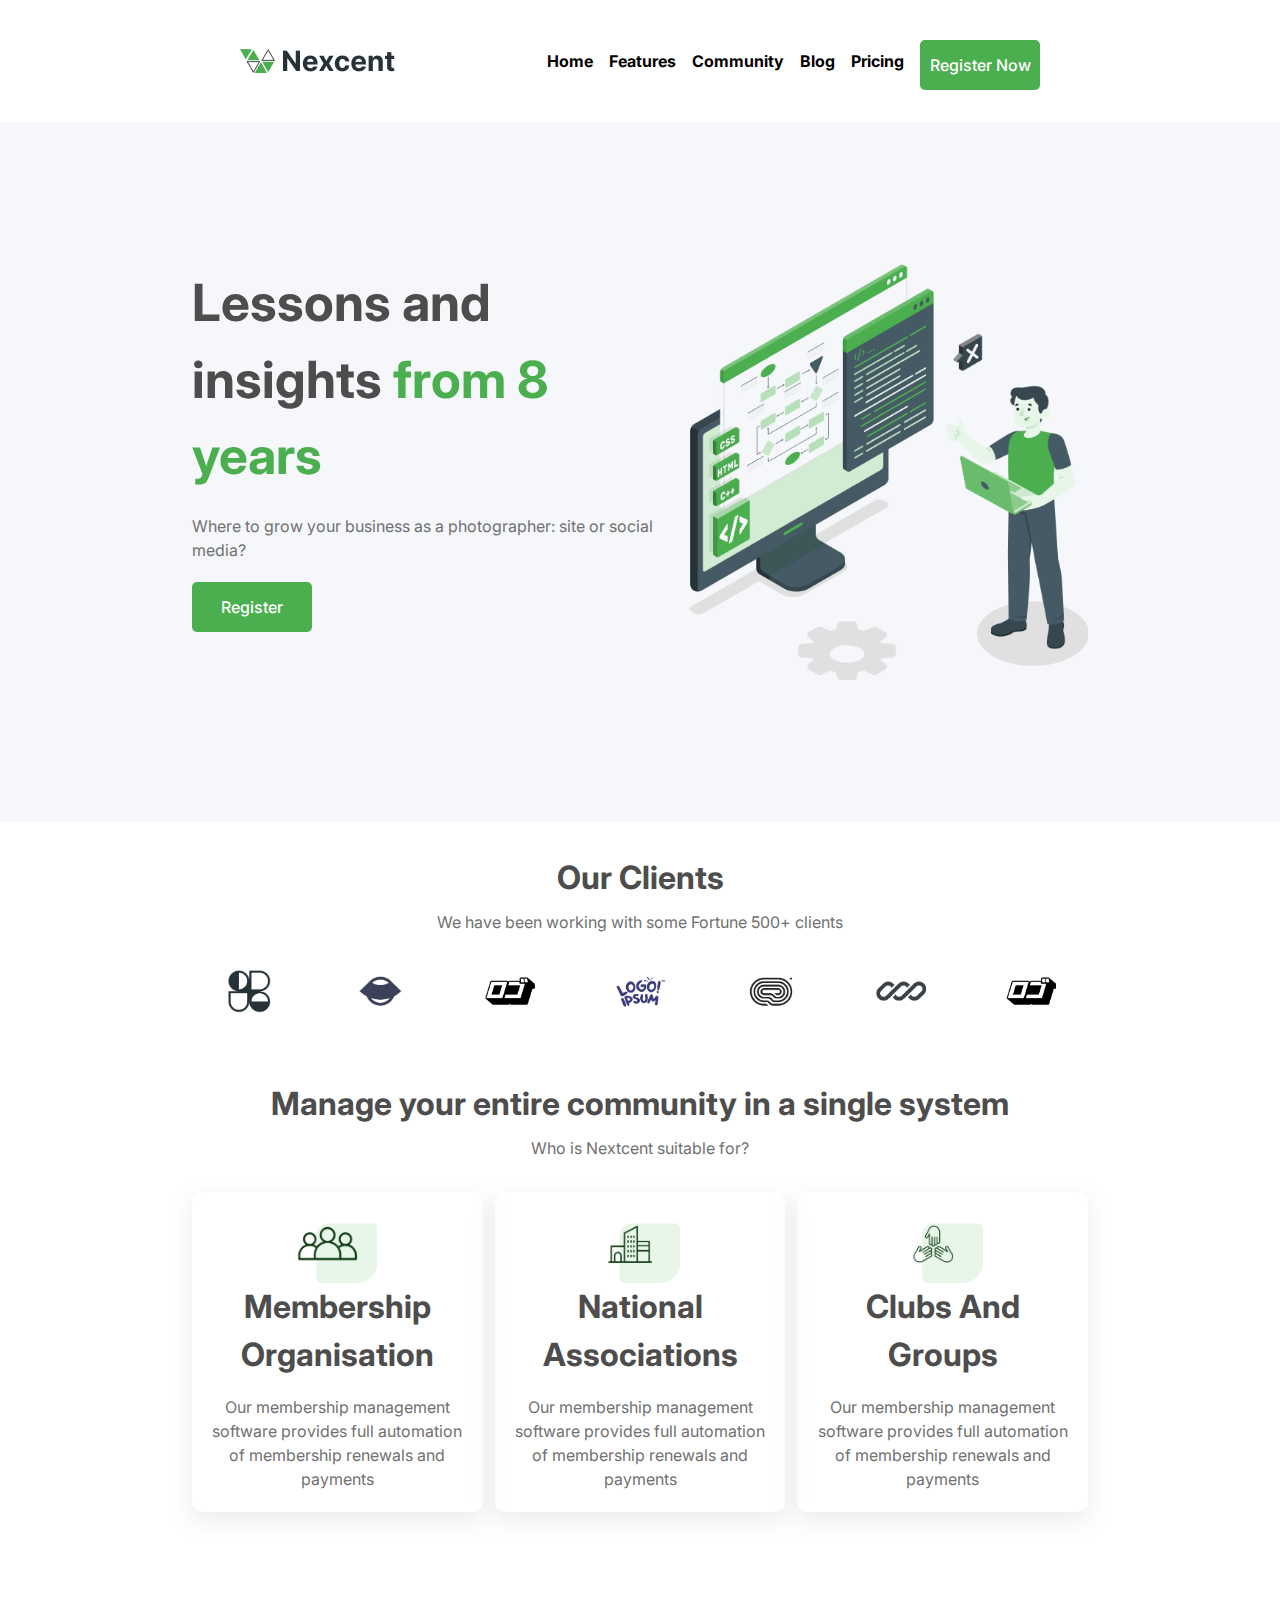
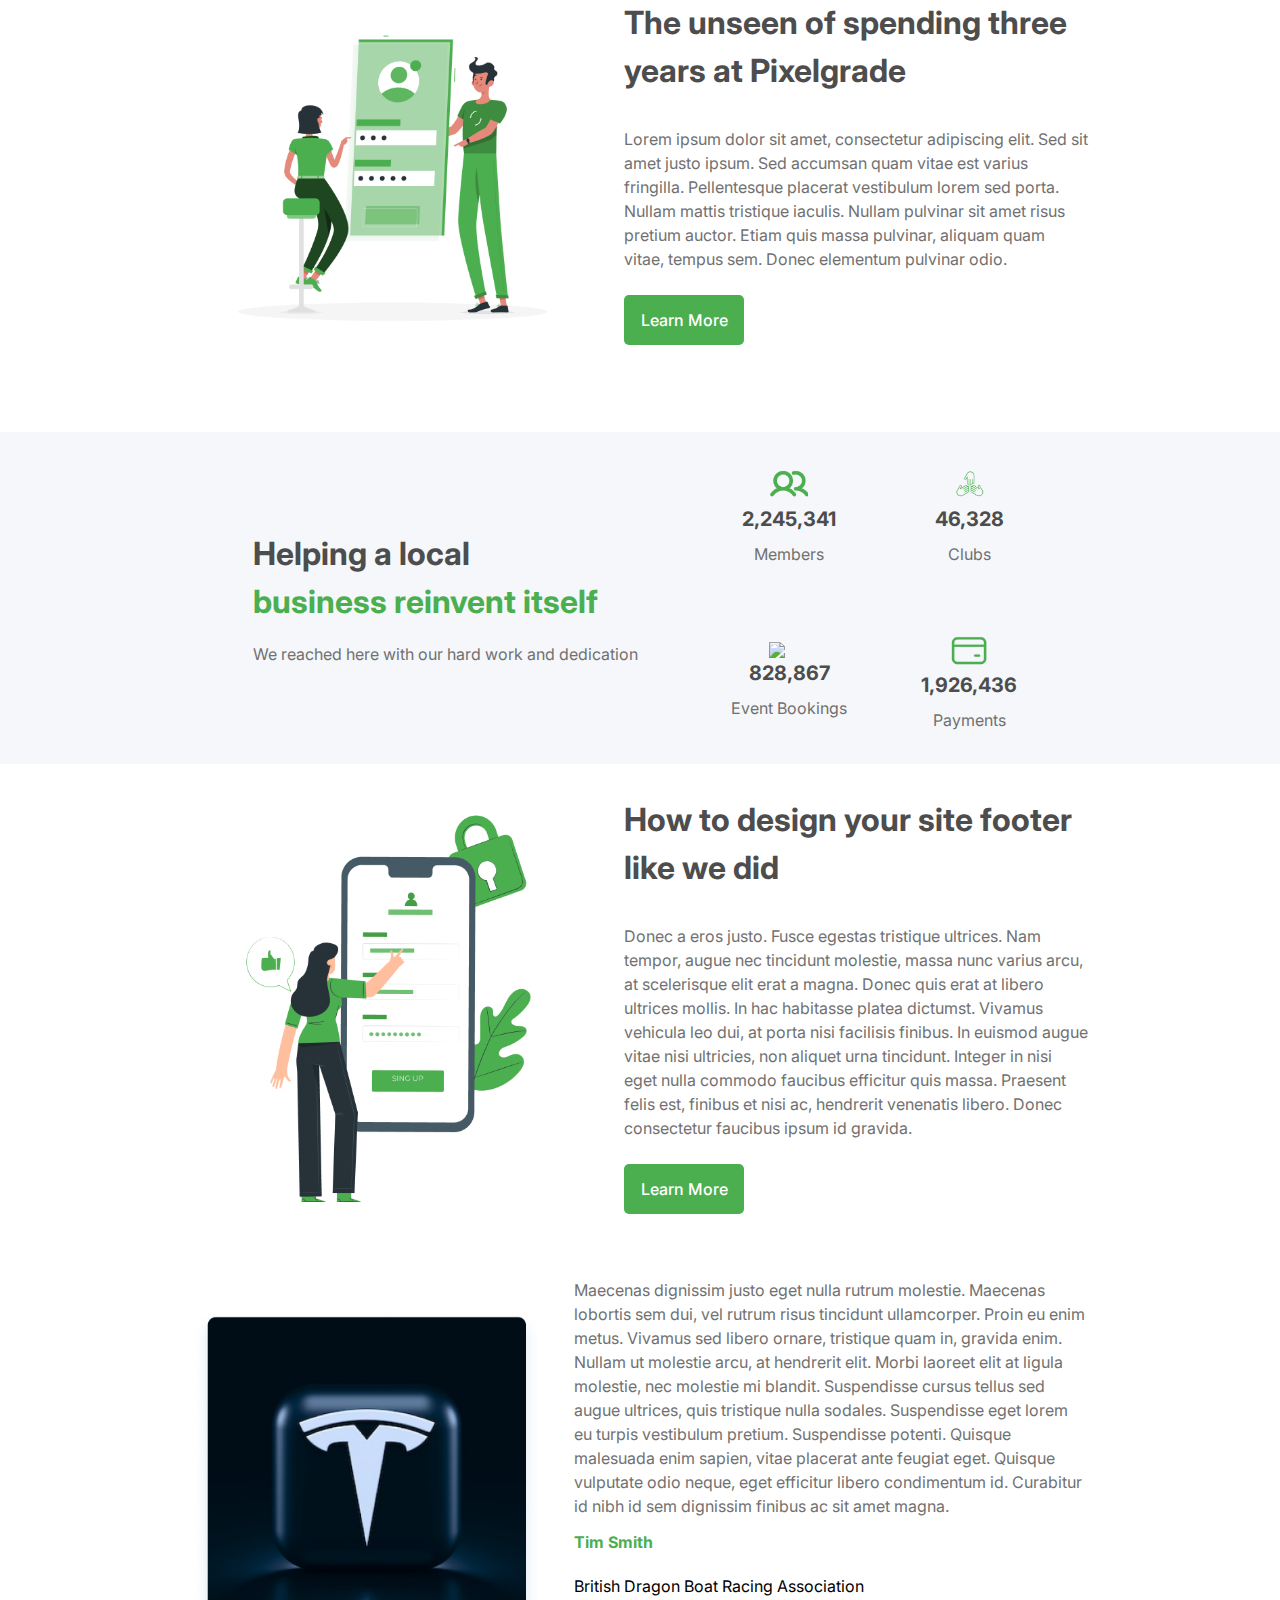
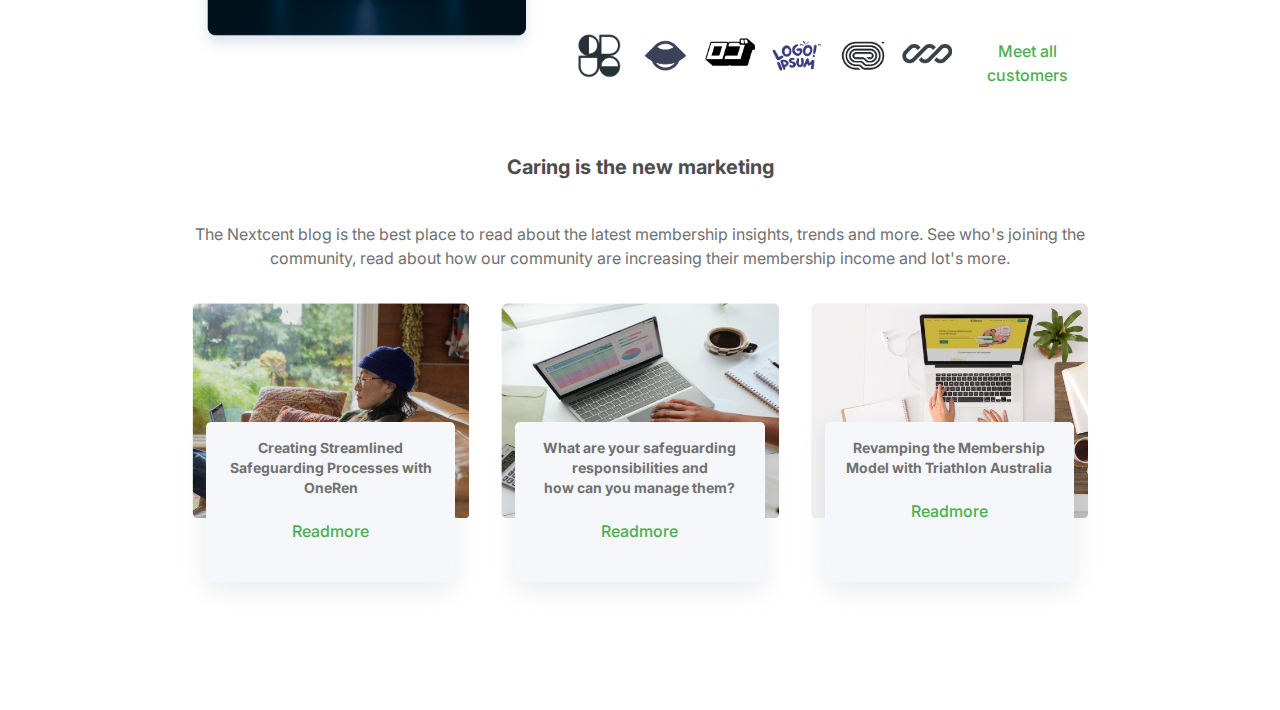
==== index.html @ 7109a226 "Add files via upload" ====
<!DOCTYPE html>
<html lang="en">
<head>
    <meta charset="UTF-8">
    <meta name="viewport" content="width=device-width, initial-scale=1.0">
    <link rel="stylesheet" href="output.css">
    <link rel="stylesheet" href="styles.css">
    <title>Tailwind Test</title>
</head>
<body>
    <header class="flex flex-col lg:flex-row lg:justify-between lg:items-center xl:pl-[15rem] xl:pr-[15rem]">
        <div class="flex flex-row justify-between items-center">
        <div><img src="images/Logo.png"></div>
        <div class="lg:invisible"><img class="nav-bar w-[30px]" onclick="showNav()" src="images/icons/nav-icon.png"></div>
    </div>
        <div id="nav-page" class="nav-page hidden flex flex-col items-center justify-center lg:block">
            <ul class="text-center flex flex-col gap-4 font-bold lg:flex-row lg:items-center lg:justify-center">
                <li>Home</li>
                <li>Features</li>
                <li>Community</li>
                <li>Blog</li>
                <li>Pricing</li>
                <button>Register Now</button>
            </ul>
        </div>
    </header>
    <main>

        

    <section class="intro-page flex flex-col items-center justify-center lg:h-[700px]  lg:flex-row lg:justify-evenly lg:h-[560px]  xl:pl-[12rem] xl:pr-[12rem]">
        <div class="text-center lg:text-left flex flex-col items-center lg:items-start gap-3">
            <h1>Lessons and insights <span>from 8 years</span></h1>
        <p>Where to grow your business as a photographer: site or social media?</p>
        <button class="mb-12">Register</button>
    </div>
        <div>
            <img class="w-[400px] lg:w-[650px]" src="images/illustration/Illustration1.png">
        </div>
    </section>

    <section class="flex flex-col gap-8  xl:pl-[12rem] xl:pr-[12rem]">
        <div class="text-center">
            <h2>Our Clients</h2>
            <p>We have been working with some Fortune 500+ clients</p>
        </div>
        <div class="flex items-center flex-col gap-12 md:flex-row lg:justify-center md:justify-around lg:justify-evenly">
                <img class="w-[50px]" src="images/clients/Logo.png">
                <img class="w-[50px]" src="images/clients/Logo (1).png">
                <img class="w-[50px]" src="images/clients/Logo (2).png">
                <img class="w-[50px]" src="images/clients/Logo (3).png">
                <img class="w-[50px]" src="images/clients/Logo (4).png">
                <img class="w-[50px]" src="images/clients/Logo (5).png">
                <img class="w-[50px]" src="images/clients/Logo (6).png">

        </div>
    </section>

    <section class="flex flex-col gap-8  xl:pl-[12rem] xl:pr-[12rem]">
        <div class="text-center"><h2>Manage your entire community in a single system</h2>
        <p>Who is Nextcent suitable for?</p></div>
        <div class="manage-page text-center gap-6 md:gap-3 items-center justify-center flex flex-col md:flex-row ">
            <div class="manage-box flex items-center justify-center flex-col">
                <img class="w-[80px]" src="images/icons/lg-icon/people.png">
                <h3>Membership Organisation</h3>
                <p>Our membership management software 
                    provides full automation of membership 
                    renewals and payments</p>
            </div>
            <div class="manage-box flex items-center justify-center flex-col">
                <img class="w-[80px]" src="images/icons/lg-icon/building.png">
                <h3>National<br>Associations</h3>
                <p>Our membership management software provides 
                    full automation of membership renewals and 
                    payments</p>
            </div>
            <div class="manage-box flex items-center justify-center flex-col">
                <img class="w-[80px]" src="images/icons/lg-icon/hand.png">
                <h3>Clubs And<br>Groups</h3>
                <p>Our membership management software 
                    provides full automation of membership 
                    renewals and payments</p>
            </div>
        </div>
    </section>

    <section class="flex flex-col justify-center items-center gap-8 lg:flex-row  xl:pl-[12rem] xl:pr-[12rem]"> 
        <div><img class="lg:min-w-[400px]" src="images/illustration/rafiki.png"></div>
        <div class="text-center flex flex-col gap-4 items-center justify-center lg:text-left lg:items-start">
            <h3>The unseen of spending three years at Pixelgrade</h3>
            <p>Lorem ipsum dolor sit amet, 
                consectetur adipiscing elit. 
                Sed sit amet justo ipsum. Sed accumsan 
                quam vitae est varius fringilla. 
                Pellentesque placerat vestibulum 
                lorem sed porta. Nullam mattis 
                tristique iaculis. Nullam pulvinar 
                sit amet risus pretium auctor. 
                Etiam quis massa pulvinar, 
                aliquam quam vitae, tempus sem. 
                Donec elementum pulvinar odio.</p>
            <button>Learn More</button>
        </div>
    </section>

    <section class="intro-page flex flex-col gap-8 text-center justify-between items-center lg:flex-row lg:text-left lg:justify-evenly  xl:pl-[12rem] xl:pr-[12rem]">
        <div><h3>Helping a local <br><span>business reinvent itself</span></h3>
        <p>We reached here with our hard work and dedication</p></div>
        <div class="manage-page grid grid-rows-4 md:grid-cols-2 md:grid-rows-2 md:text-center md:gap-16">
            <div class="flex flex-col justify-center items-center ">
              <div><img class="w-[40px]" src="images/icons/sm-icons/people.png"></div>
                <div>
                    <h4>2,245,341</h4>
                    <p>Members</p>
                </div>
            </div>
            <div class="flex flex-col justify-center items-center">
                <div><img class="w-[40px]" src="images/icons/sm-icons/hand.png"></div>
                <div>
                    <h4>46,328</h4>
                    <p>Clubs</p>
                </div>
            </div>
            <div class="flex flex-col justify-center items-center">
                <div><img class="w-[40px]" src="images/icons/sm-icons/Vector.png"></div>
                <div>
                    <h4>828,867</h4>
                    <p>Event Bookings</p>
                </div>
            </div>
            <div class="flex flex-col justify-center items-center">
                <div><img class="w-[40px]" src="images/icons/sm-icons/pay.png"></div>
                <div>
                    <h4>1,926,436</h4>
                    <p>Payments</p>
                </div>
            </div>
        </div>
    </section>

    <section class="flex flex-col gap-8 text-center md:items-center md:justify-center lg:flex-row xl:pl-[12rem] xl:pr-[12rem]">
        <div><img class="lg:min-w-[400px]" src="images/illustration/pana.png"></div>
        <div class="text-center flex flex-col justify-center items-center gap-4 lg:items-start lg:text-left">
            <h3>How to design your site footer like we did</h3>
            <p>Donec a eros justo. Fusce egestas tristique ultrices. 
                Nam tempor, augue nec tincidunt molestie, massa 
                nunc varius arcu, at scelerisque elit erat a magna. 
                Donec quis erat at libero ultrices mollis. 
                In hac habitasse platea dictumst. 
                Vivamus vehicula leo dui, at porta nisi facilisis 
                finibus. In euismod augue vitae nisi ultricies, 
                non aliquet urna tincidunt. Integer in nisi eget 
                nulla commodo faucibus efficitur quis massa. 
                Praesent felis est, finibus et nisi ac, 
                hendrerit venenatis libero. Donec consectetur faucibus ipsum id gravida.</p>
            <button>Learn More</button>
        </div>
    </section>

    <section class="flex flex-col items-center gap-8 text-center lg:flex-row lg:justify-around  xl:pl-[12rem] xl:pr-[12rem]">
        <div><img class="lg:min-w-[350px]" src="images/image 9.png"></div>
        <div>
            <div class="flex items-center flex-col gap-3 pb-8 lg:items-start lg:text-left">
            <p>Maecenas dignissim justo eget nulla rutrum molestie. Maecenas lobortis sem dui, vel rutrum risus tincidunt ullamcorper. 
                Proin eu enim metus. Vivamus sed libero ornare, tristique quam in, gravida enim. Nullam ut molestie arcu, at hendrerit 
                elit. Morbi laoreet elit at ligula molestie, nec molestie mi blandit. Suspendisse cursus tellus sed augue ultrices,
                 quis tristique nulla sodales. Suspendisse eget lorem eu turpis vestibulum pretium. Suspendisse potenti. 
                 Quisque malesuada enim sapien, vitae placerat ante feugiat eget. Quisque vulputate odio neque, eget efficitur 
                 libero condimentum id. Curabitur id nibh id sem dignissim finibus ac sit amet magna.</p>
            <h5>Tim Smith</h5>
            <h6>British Dragon Boat Racing Association</h6>
            </div>
           <div class="flex items-center flex-col gap-3 md:flex-row md:items-start md:justify-between">
            <img class="w-[50px]" src="images/clients/Logo.png" alt="">
            <img class="w-[50px]" src="images/clients/Logo (1).png" alt="">
            <img class="w-[50px]" src="images/clients/Logo (2).png" alt="">
            <img class="w-[50px]" src="images/clients/Logo (3).png" alt="">
            <img class="w-[50px]" src="images/clients/Logo (4).png" alt="">
            <img class="w-[50px]" src="images/clients/Logo (5).png" alt="">
            <button class="btn-cust">Meet all customers</button>
           </div> 
        </div>
        </section>

        <section class="flex flex-col gap-8 text-center  xl:pl-[12rem] xl:pr-[12rem]">
            <h4>Caring is the new marketing</h4>
            <p>The Nextcent blog is the best place to read about the latest membership insights, trends and more. See who's joining the community, read about how our community are increasing their membership income and lot's more.​</p>
            <div class="md:flex md:flex-col lg:flex-row gap-8 justify-center items-center">
                <div class="flex flex-col justify-center items-center flex-1">
                    <div><img src="images/illustration/image 18.png"></div>
                    <div class="para-box ">
                        <p class="font-bold text-sm">
                            Creating Streamlined Safeguarding Processes with<br> OneRen
                        </p>
                        <button class="btn-cust">Readmore</button>
                    </div>
                </div>
                <div class="flex flex-col justify-center items-center flex-1">
                    <img src="images/illustration/image 19.png">
                    <div class="para-box">
                        <p class="font-bold text-sm">
                            What are your safeguarding responsibilities and<br> how can you manage them?
                        </p>
                        <button class="btn-cust">Readmore</button>
                    </div>
                </div>
                <div  class="flex flex-col justify-center items-center flex-1">
                    <img src="images/illustration/image 20.png">
                    <div class="para-box">
                        <p class="font-bold text-sm">
                            Revamping the Membership Model with Triathlon Australia
                        </p>
                        <button class="btn-cust">Readmore</button>
                    </div>
                </div>
            </div>
        </section>
</main>
<script src="script.js" rel="script"></script>
</body>
</html>
---- output.css ----
/*
! tailwindcss v3.4.3 | MIT License | https://tailwindcss.com
*/

/*
1. Prevent padding and border from affecting element width. (https://github.com/mozdevs/cssremedy/issues/4)
2. Allow adding a border to an element by just adding a border-width. (https://github.com/tailwindcss/tailwindcss/pull/116)
*/

*,
::before,
::after {
  box-sizing: border-box;
  /* 1 */
  border-width: 0;
  /* 2 */
  border-style: solid;
  /* 2 */
  border-color: #e5e7eb;
  /* 2 */
}

::before,
::after {
  --tw-content: '';
}

/*
1. Use a consistent sensible line-height in all browsers.
2. Prevent adjustments of font size after orientation changes in iOS.
3. Use a more readable tab size.
4. Use the user's configured `sans` font-family by default.
5. Use the user's configured `sans` font-feature-settings by default.
6. Use the user's configured `sans` font-variation-settings by default.
7. Disable tap highlights on iOS
*/

html,
:host {
  line-height: 1.5;
  /* 1 */
  -webkit-text-size-adjust: 100%;
  /* 2 */
  -moz-tab-size: 4;
  /* 3 */
  -o-tab-size: 4;
     tab-size: 4;
  /* 3 */
  font-family: ui-sans-serif, system-ui, sans-serif, "Apple Color Emoji", "Segoe UI Emoji", "Segoe UI Symbol", "Noto Color Emoji";
  /* 4 */
  font-feature-settings: normal;
  /* 5 */
  font-variation-settings: normal;
  /* 6 */
  -webkit-tap-highlight-color: transparent;
  /* 7 */
}

/*
1. Remove the margin in all browsers.
2. Inherit line-height from `html` so users can set them as a class directly on the `html` element.
*/

body {
  margin: 0;
  /* 1 */
  line-height: inherit;
  /* 2 */
}

/*
1. Add the correct height in Firefox.
2. Correct the inheritance of border color in Firefox. (https://bugzilla.mozilla.org/show_bug.cgi?id=190655)
3. Ensure horizontal rules are visible by default.
*/

hr {
  height: 0;
  /* 1 */
  color: inherit;
  /* 2 */
  border-top-width: 1px;
  /* 3 */
}

/*
Add the correct text decoration in Chrome, Edge, and Safari.
*/

abbr:where([title]) {
  -webkit-text-decoration: underline dotted;
          text-decoration: underline dotted;
}

/*
Remove the default font size and weight for headings.
*/

h1,
h2,
h3,
h4,
h5,
h6 {
  font-size: inherit;
  font-weight: inherit;
}

/*
Reset links to optimize for opt-in styling instead of opt-out.
*/

a {
  color: inherit;
  text-decoration: inherit;
}

/*
Add the correct font weight in Edge and Safari.
*/

b,
strong {
  font-weight: bolder;
}

/*
1. Use the user's configured `mono` font-family by default.
2. Use the user's configured `mono` font-feature-settings by default.
3. Use the user's configured `mono` font-variation-settings by default.
4. Correct the odd `em` font sizing in all browsers.
*/

code,
kbd,
samp,
pre {
  font-family: ui-monospace, SFMono-Regular, Menlo, Monaco, Consolas, "Liberation Mono", "Courier New", monospace;
  /* 1 */
  font-feature-settings: normal;
  /* 2 */
  font-variation-settings: normal;
  /* 3 */
  font-size: 1em;
  /* 4 */
}

/*
Add the correct font size in all browsers.
*/

small {
  font-size: 80%;
}

/*
Prevent `sub` and `sup` elements from affecting the line height in all browsers.
*/

sub,
sup {
  font-size: 75%;
  line-height: 0;
  position: relative;
  vertical-align: baseline;
}

sub {
  bottom: -0.25em;
}

sup {
  top: -0.5em;
}

/*
1. Remove text indentation from table contents in Chrome and Safari. (https://bugs.chromium.org/p/chromium/issues/detail?id=999088, https://bugs.webkit.org/show_bug.cgi?id=201297)
2. Correct table border color inheritance in all Chrome and Safari. (https://bugs.chromium.org/p/chromium/issues/detail?id=935729, https://bugs.webkit.org/show_bug.cgi?id=195016)
3. Remove gaps between table borders by default.
*/

table {
  text-indent: 0;
  /* 1 */
  border-color: inherit;
  /* 2 */
  border-collapse: collapse;
  /* 3 */
}

/*
1. Change the font styles in all browsers.
2. Remove the margin in Firefox and Safari.
3. Remove default padding in all browsers.
*/

button,
input,
optgroup,
select,
textarea {
  font-family: inherit;
  /* 1 */
  font-feature-settings: inherit;
  /* 1 */
  font-variation-settings: inherit;
  /* 1 */
  font-size: 100%;
  /* 1 */
  font-weight: inherit;
  /* 1 */
  line-height: inherit;
  /* 1 */
  letter-spacing: inherit;
  /* 1 */
  color: inherit;
  /* 1 */
  margin: 0;
  /* 2 */
  padding: 0;
  /* 3 */
}

/*
Remove the inheritance of text transform in Edge and Firefox.
*/

button,
select {
  text-transform: none;
}

/*
1. Correct the inability to style clickable types in iOS and Safari.
2. Remove default button styles.
*/

button,
input:where([type='button']),
input:where([type='reset']),
input:where([type='submit']) {
  -webkit-appearance: button;
  /* 1 */
  background-color: transparent;
  /* 2 */
  background-image: none;
  /* 2 */
}

/*
Use the modern Firefox focus style for all focusable elements.
*/

:-moz-focusring {
  outline: auto;
}

/*
Remove the additional `:invalid` styles in Firefox. (https://github.com/mozilla/gecko-dev/blob/2f9eacd9d3d995c937b4251a5557d95d494c9be1/layout/style/res/forms.css#L728-L737)
*/

:-moz-ui-invalid {
  box-shadow: none;
}

/*
Add the correct vertical alignment in Chrome and Firefox.
*/

progress {
  vertical-align: baseline;
}

/*
Correct the cursor style of increment and decrement buttons in Safari.
*/

::-webkit-inner-spin-button,
::-webkit-outer-spin-button {
  height: auto;
}

/*
1. Correct the odd appearance in Chrome and Safari.
2. Correct the outline style in Safari.
*/

[type='search'] {
  -webkit-appearance: textfield;
  /* 1 */
  outline-offset: -2px;
  /* 2 */
}

/*
Remove the inner padding in Chrome and Safari on macOS.
*/

::-webkit-search-decoration {
  -webkit-appearance: none;
}

/*
1. Correct the inability to style clickable types in iOS and Safari.
2. Change font properties to `inherit` in Safari.
*/

::-webkit-file-upload-button {
  -webkit-appearance: button;
  /* 1 */
  font: inherit;
  /* 2 */
}

/*
Add the correct display in Chrome and Safari.
*/

summary {
  display: list-item;
}

/*
Removes the default spacing and border for appropriate elements.
*/

blockquote,
dl,
dd,
h1,
h2,
h3,
h4,
h5,
h6,
hr,
figure,
p,
pre {
  margin: 0;
}

fieldset {
  margin: 0;
  padding: 0;
}

legend {
  padding: 0;
}

ol,
ul,
menu {
  list-style: none;
  margin: 0;
  padding: 0;
}

/*
Reset default styling for dialogs.
*/

dialog {
  padding: 0;
}

/*
Prevent resizing textareas horizontally by default.
*/

textarea {
  resize: vertical;
}

/*
1. Reset the default placeholder opacity in Firefox. (https://github.com/tailwindlabs/tailwindcss/issues/3300)
2. Set the default placeholder color to the user's configured gray 400 color.
*/

input::-moz-placeholder, textarea::-moz-placeholder {
  opacity: 1;
  /* 1 */
  color: #9ca3af;
  /* 2 */
}

input::placeholder,
textarea::placeholder {
  opacity: 1;
  /* 1 */
  color: #9ca3af;
  /* 2 */
}

/*
Set the default cursor for buttons.
*/

button,
[role="button"] {
  cursor: pointer;
}

/*
Make sure disabled buttons don't get the pointer cursor.
*/

:disabled {
  cursor: default;
}

/*
1. Make replaced elements `display: block` by default. (https://github.com/mozdevs/cssremedy/issues/14)
2. Add `vertical-align: middle` to align replaced elements more sensibly by default. (https://github.com/jensimmons/cssremedy/issues/14#issuecomment-634934210)
   This can trigger a poorly considered lint error in some tools but is included by design.
*/

img,
svg,
video,
canvas,
audio,
iframe,
embed,
object {
  display: block;
  /* 1 */
  vertical-align: middle;
  /* 2 */
}

/*
Constrain images and videos to the parent width and preserve their intrinsic aspect ratio. (https://github.com/mozdevs/cssremedy/issues/14)
*/

img,
video {
  max-width: 100%;
  height: auto;
}

/* Make elements with the HTML hidden attribute stay hidden by default */

[hidden] {
  display: none;
}

*, ::before, ::after {
  --tw-border-spacing-x: 0;
  --tw-border-spacing-y: 0;
  --tw-translate-x: 0;
  --tw-translate-y: 0;
  --tw-rotate: 0;
  --tw-skew-x: 0;
  --tw-skew-y: 0;
  --tw-scale-x: 1;
  --tw-scale-y: 1;
  --tw-pan-x:  ;
  --tw-pan-y:  ;
  --tw-pinch-zoom:  ;
  --tw-scroll-snap-strictness: proximity;
  --tw-gradient-from-position:  ;
  --tw-gradient-via-position:  ;
  --tw-gradient-to-position:  ;
  --tw-ordinal:  ;
  --tw-slashed-zero:  ;
  --tw-numeric-figure:  ;
  --tw-numeric-spacing:  ;
  --tw-numeric-fraction:  ;
  --tw-ring-inset:  ;
  --tw-ring-offset-width: 0px;
  --tw-ring-offset-color: #fff;
  --tw-ring-color: rgb(59 130 246 / 0.5);
  --tw-ring-offset-shadow: 0 0 #0000;
  --tw-ring-shadow: 0 0 #0000;
  --tw-shadow: 0 0 #0000;
  --tw-shadow-colored: 0 0 #0000;
  --tw-blur:  ;
  --tw-brightness:  ;
  --tw-contrast:  ;
  --tw-grayscale:  ;
  --tw-hue-rotate:  ;
  --tw-invert:  ;
  --tw-saturate:  ;
  --tw-sepia:  ;
  --tw-drop-shadow:  ;
  --tw-backdrop-blur:  ;
  --tw-backdrop-brightness:  ;
  --tw-backdrop-contrast:  ;
  --tw-backdrop-grayscale:  ;
  --tw-backdrop-hue-rotate:  ;
  --tw-backdrop-invert:  ;
  --tw-backdrop-opacity:  ;
  --tw-backdrop-saturate:  ;
  --tw-backdrop-sepia:  ;
  --tw-contain-size:  ;
  --tw-contain-layout:  ;
  --tw-contain-paint:  ;
  --tw-contain-style:  ;
}

::backdrop {
  --tw-border-spacing-x: 0;
  --tw-border-spacing-y: 0;
  --tw-translate-x: 0;
  --tw-translate-y: 0;
  --tw-rotate: 0;
  --tw-skew-x: 0;
  --tw-skew-y: 0;
  --tw-scale-x: 1;
  --tw-scale-y: 1;
  --tw-pan-x:  ;
  --tw-pan-y:  ;
  --tw-pinch-zoom:  ;
  --tw-scroll-snap-strictness: proximity;
  --tw-gradient-from-position:  ;
  --tw-gradient-via-position:  ;
  --tw-gradient-to-position:  ;
  --tw-ordinal:  ;
  --tw-slashed-zero:  ;
  --tw-numeric-figure:  ;
  --tw-numeric-spacing:  ;
  --tw-numeric-fraction:  ;
  --tw-ring-inset:  ;
  --tw-ring-offset-width: 0px;
  --tw-ring-offset-color: #fff;
  --tw-ring-color: rgb(59 130 246 / 0.5);
  --tw-ring-offset-shadow: 0 0 #0000;
  --tw-ring-shadow: 0 0 #0000;
  --tw-shadow: 0 0 #0000;
  --tw-shadow-colored: 0 0 #0000;
  --tw-blur:  ;
  --tw-brightness:  ;
  --tw-contrast:  ;
  --tw-grayscale:  ;
  --tw-hue-rotate:  ;
  --tw-invert:  ;
  --tw-saturate:  ;
  --tw-sepia:  ;
  --tw-drop-shadow:  ;
  --tw-backdrop-blur:  ;
  --tw-backdrop-brightness:  ;
  --tw-backdrop-contrast:  ;
  --tw-backdrop-grayscale:  ;
  --tw-backdrop-hue-rotate:  ;
  --tw-backdrop-invert:  ;
  --tw-backdrop-opacity:  ;
  --tw-backdrop-saturate:  ;
  --tw-backdrop-sepia:  ;
  --tw-contain-size:  ;
  --tw-contain-layout:  ;
  --tw-contain-paint:  ;
  --tw-contain-style:  ;
}

.mb-12 {
  margin-bottom: 3rem;
}

.flex {
  display: flex;
}

.grid {
  display: grid;
}

.hidden {
  display: none;
}

.w-\[30px\] {
  width: 30px;
}

.w-\[400px\] {
  width: 400px;
}

.w-\[40px\] {
  width: 40px;
}

.w-\[50px\] {
  width: 50px;
}

.w-\[80px\] {
  width: 80px;
}

.flex-1 {
  flex: 1 1 0%;
}

.grow {
  flex-grow: 1;
}

.grid-rows-4 {
  grid-template-rows: repeat(4, minmax(0, 1fr));
}

.flex-row {
  flex-direction: row;
}

.flex-col {
  flex-direction: column;
}

.items-center {
  align-items: center;
}

.justify-center {
  justify-content: center;
}

.justify-between {
  justify-content: space-between;
}

.gap-12 {
  gap: 3rem;
}

.gap-3 {
  gap: 0.75rem;
}

.gap-4 {
  gap: 1rem;
}

.gap-6 {
  gap: 1.5rem;
}

.gap-8 {
  gap: 2rem;
}

.pb-8 {
  padding-bottom: 2rem;
}

.text-center {
  text-align: center;
}

.text-sm {
  font-size: 0.875rem;
  line-height: 1.25rem;
}

.font-bold {
  font-weight: 700;
}

.duration-500 {
  transition-duration: 500ms;
}

@media (min-width: 768px) {
  .md\:flex {
    display: flex;
  }

  .md\:grid-cols-2 {
    grid-template-columns: repeat(2, minmax(0, 1fr));
  }

  .md\:grid-rows-2 {
    grid-template-rows: repeat(2, minmax(0, 1fr));
  }

  .md\:flex-row {
    flex-direction: row;
  }

  .md\:flex-col {
    flex-direction: column;
  }

  .md\:items-start {
    align-items: flex-start;
  }

  .md\:items-center {
    align-items: center;
  }

  .md\:justify-center {
    justify-content: center;
  }

  .md\:justify-between {
    justify-content: space-between;
  }

  .md\:justify-around {
    justify-content: space-around;
  }

  .md\:gap-16 {
    gap: 4rem;
  }

  .md\:gap-3 {
    gap: 0.75rem;
  }

  .md\:text-center {
    text-align: center;
  }
}

@media (min-width: 1024px) {
  .lg\:visible {
    visibility: visible;
  }

  .lg\:invisible {
    visibility: hidden;
  }

  .lg\:block {
    display: block;
  }

  .lg\:h-\[560px\] {
    height: 560px;
  }

  .lg\:h-\[700px\] {
    height: 700px;
  }

  .lg\:w-\[650px\] {
    width: 650px;
  }

  .lg\:min-w-\[350px\] {
    min-width: 350px;
  }

  .lg\:min-w-\[400px\] {
    min-width: 400px;
  }

  .lg\:flex-row {
    flex-direction: row;
  }

  .lg\:items-start {
    align-items: flex-start;
  }

  .lg\:items-center {
    align-items: center;
  }

  .lg\:justify-center {
    justify-content: center;
  }

  .lg\:justify-between {
    justify-content: space-between;
  }

  .lg\:justify-around {
    justify-content: space-around;
  }

  .lg\:justify-evenly {
    justify-content: space-evenly;
  }

  .lg\:text-left {
    text-align: left;
  }
}

@media (min-width: 1280px) {
  .xl\:pl-\[12rem\] {
    padding-left: 12rem;
  }

  .xl\:pl-\[15rem\] {
    padding-left: 15rem;
  }

  .xl\:pr-\[12rem\] {
    padding-right: 12rem;
  }

  .xl\:pr-\[15rem\] {
    padding-right: 15rem;
  }
}
---- styles.css ----
@import url('https://fonts.googleapis.com/css2?family=Inter:wght@100..900&display=swap');

:root{
    /*Neutral*/
    --black: #263238;
    --d_grey: #4D4D4D;
    --grey: #717171;
    --l_grey: #89939E;
    --grey_blue: #ABBED1;
    --silver: #F5F7FA;
    --white: #FFFFFF;


    --p_green: #4caf4f;
    --s_black: #263238;
    --info: #2194F3;

    /*Comor Shade*/

    --shade1: #43A046;
    --shade2: #388E3B;
    --shade3: #237D31;
    --shade4: #1B5E1F;
    --shade5: #103E13;

    /*Color Tint*/
    --tint1: #66BB69;
    --tint2: #81C784;
    --tint3: #A5D6A7;
    --tint4: #C8E6C9;
    --tint5: #E8F5E9;

    /*Action*/
    --warning: #FBC02D;
    --error: #E53835;
    --success: #2E7D31;

    /*Font*/
    --inter: 'Inter', sans-serif;
}
*{
    margin: 0;
    padding: 0;
    box-sizing: border-box;
}

body{
    font-family: var(--inter);
    margin-top: 2rem;
}

.intro-page{
    background-color: var(--silver);
    margin-top: 2rem;
}

header{
    padding-left: 2rem;
    padding-right: 2rem;
}

section{
    padding: 2rem;

}

h1,h2,h3,h4,h5{
    color: var(--d_grey);
    font-weight: bolder;
    margin-bottom: 0.5rem;
}
h1{
    font-size: clamp(1.5rem,4vw,4rem);
    line-height: clamp(2rem,4vw+1rem,6rem);
}

span{
    color: var(--p_green);
}

p{
    color: var(--grey);
    font-size: clamp(0.1rem,4vw+1rem,1.1rem);
}

button {
    background-color: var(--p_green);
    color: var(--white);
    border: none;
    width: 120px;
    height: 50px;
    font-size: 16px;
    font-weight: 500;
    border-radius: 5px;
    gap: 0.3rem;
    cursor: pointer;
    margin-top: 0.5rem;
}

button:hover{
    background-color: var(--shade1);
}

h2{
    font-size: clamp(1.5rem,3vw,2rem);
}

h3{
    font-size: clamp(1.5rem,3vw,2rem);
    margin-bottom: 1rem;
}

h4{
    font-size: 20px;
}

.btn-cust{
    background-color: transparent;
    color: var(--p_green);
   
}

.btn-cust:hover{
    background-color: transparent;
}

h5{
    color: var(--p_green);
}


.manage-box{
    width: 300px;
    min-height: 320px;
    max-height: 420px;
    padding: 1rem;
    border-radius: 10px;
    box-shadow: rgba(149, 157, 165, 0.2) 0px 8px 24px;
}

.para-box{
    border-radius: 5px;
    position: relative;
    padding: 1rem;
    bottom: 6rem;
    background-color: var(--silver);
    width: 90%;
    height: 160px;
    box-shadow: rgba(149, 157, 165, 0.2) 0px 8px 24px;

}

.nav-bar{
    cursor: pointer;
}

li{
    cursor: pointer;
}

li:hover{
    background-color: var(--p_green);
    color: white;
}
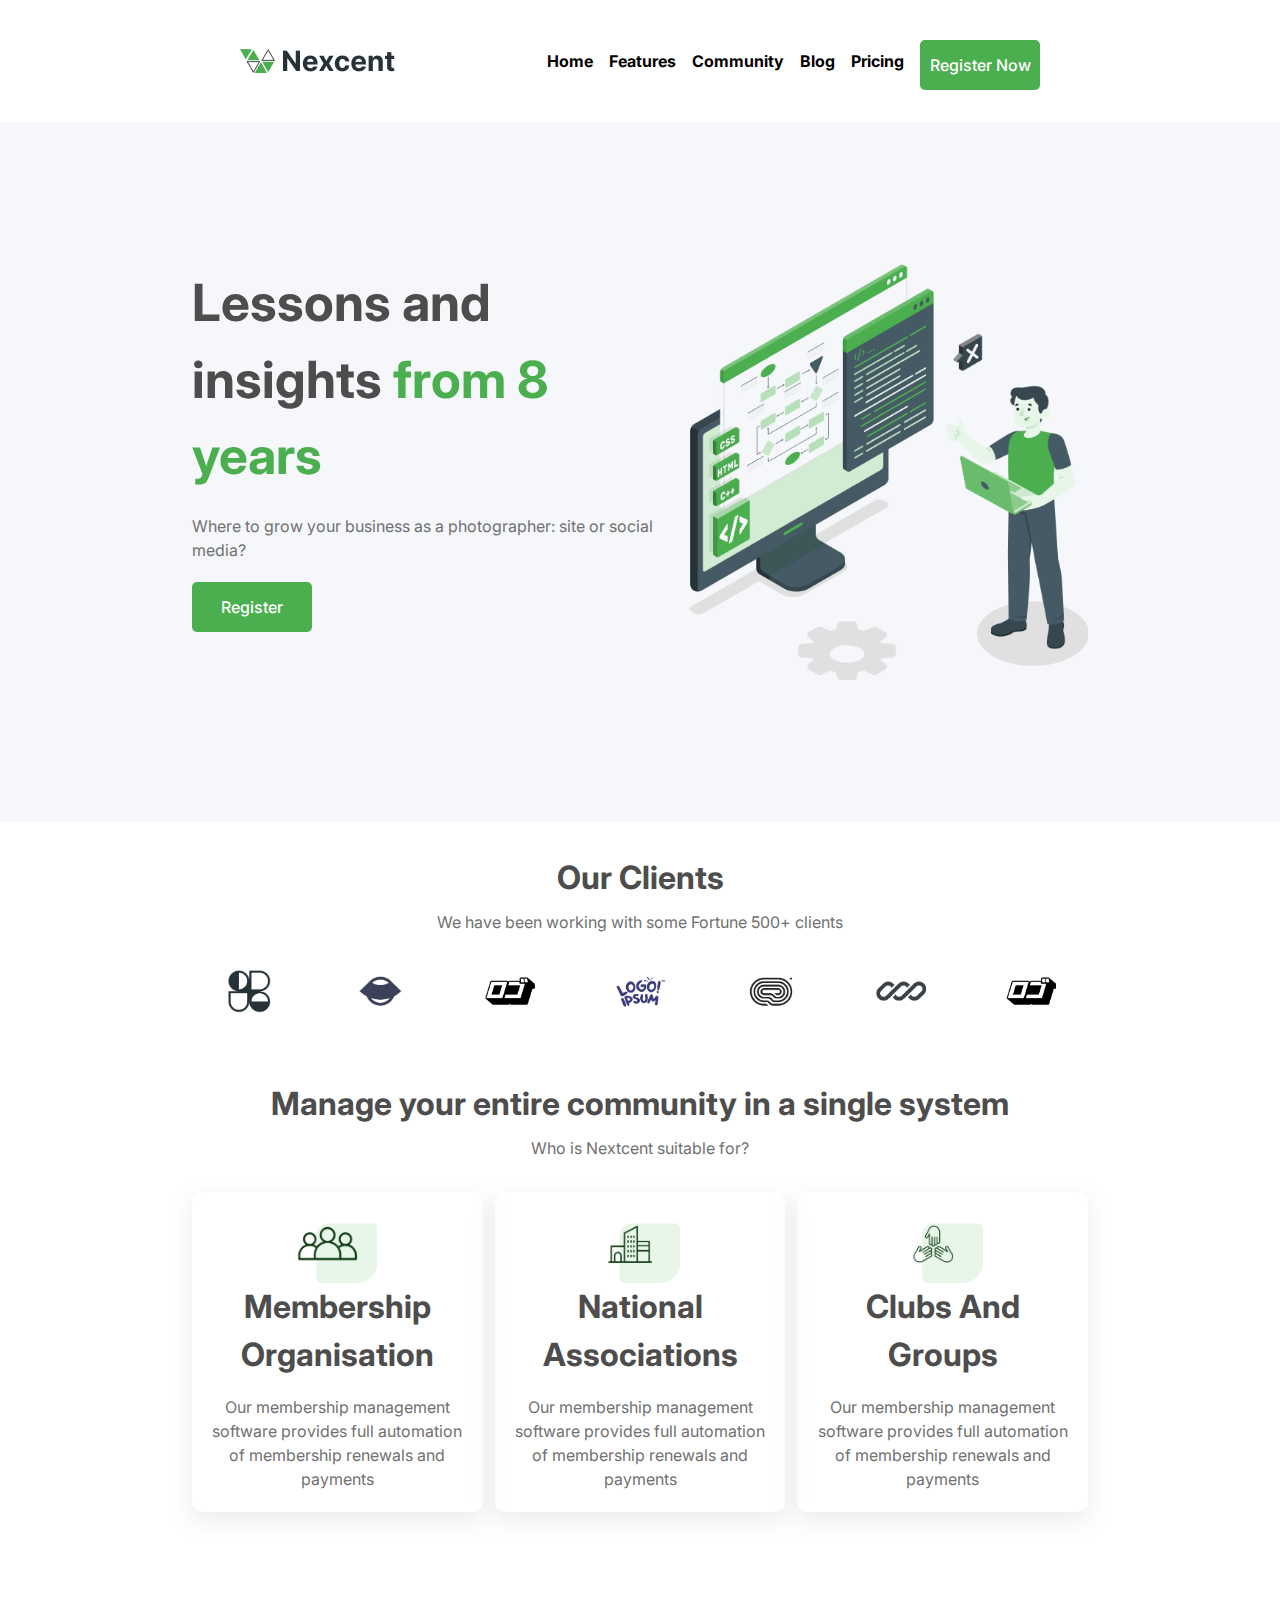
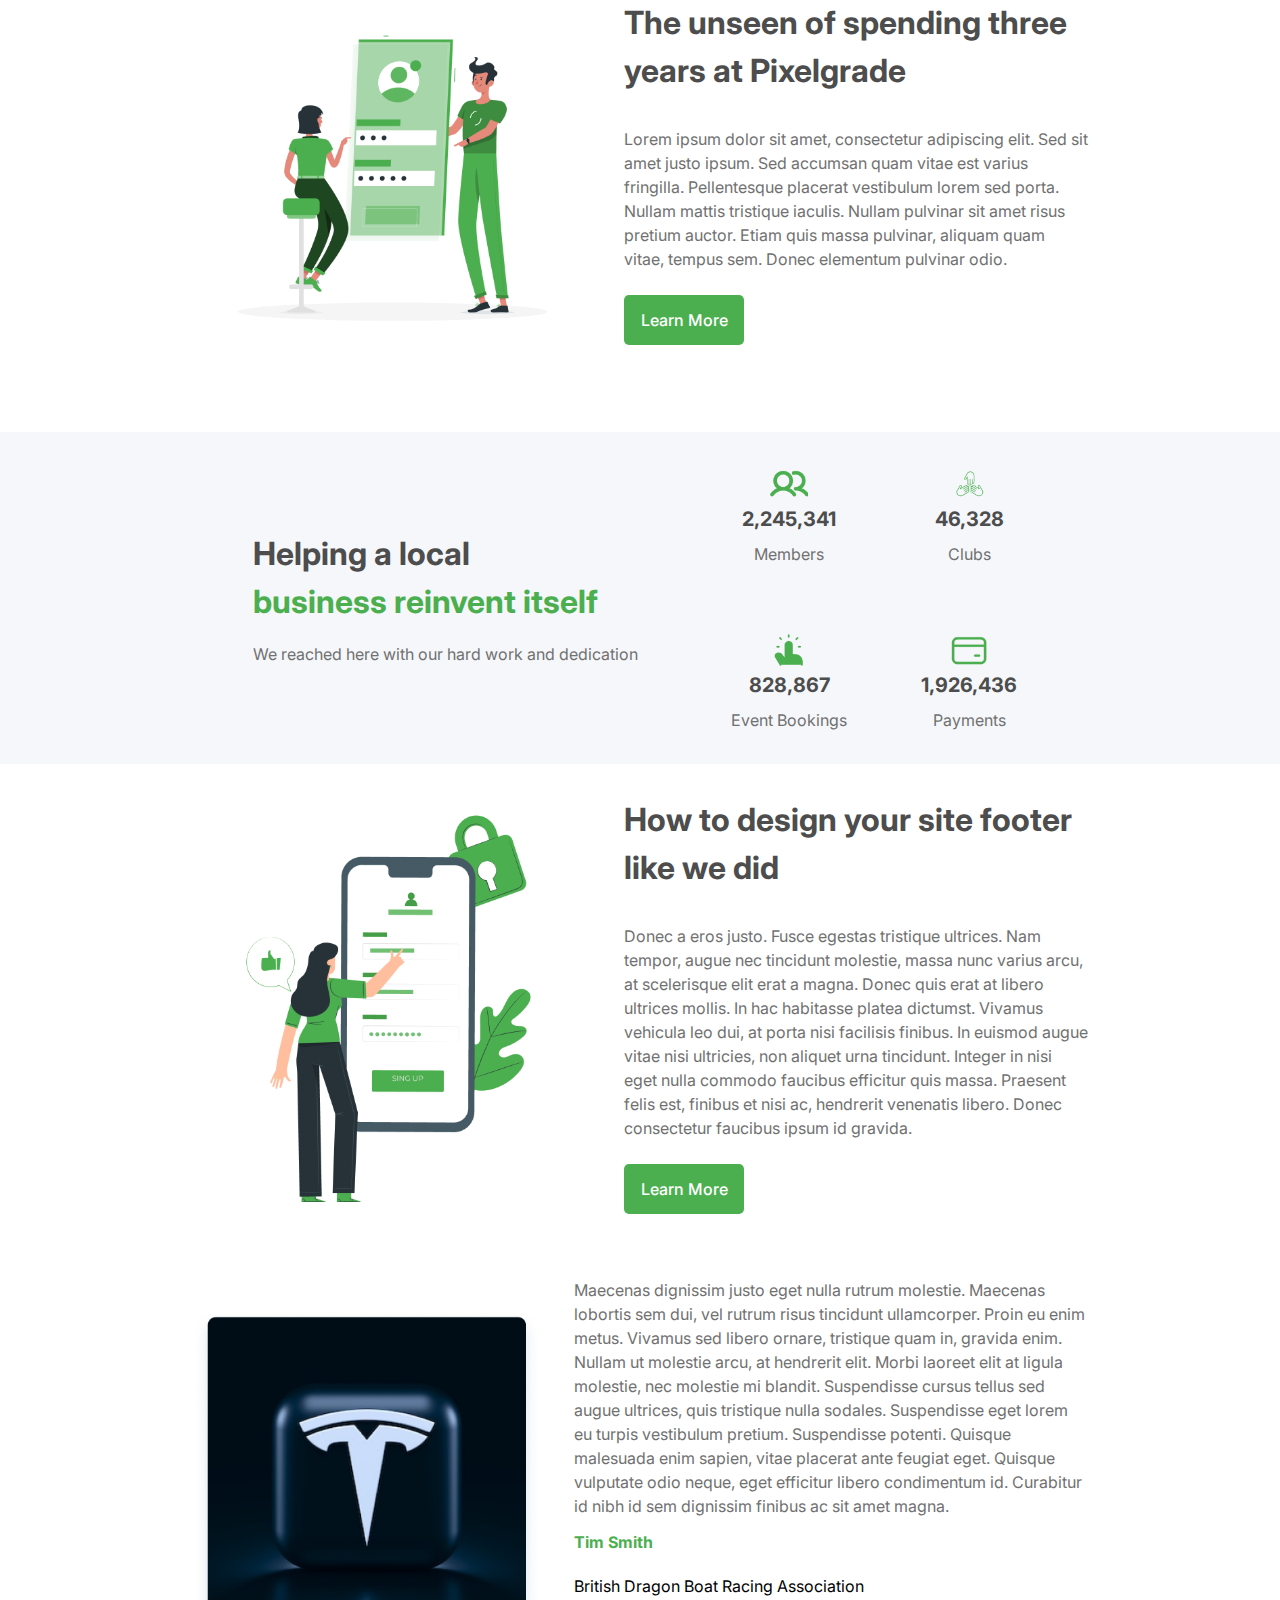
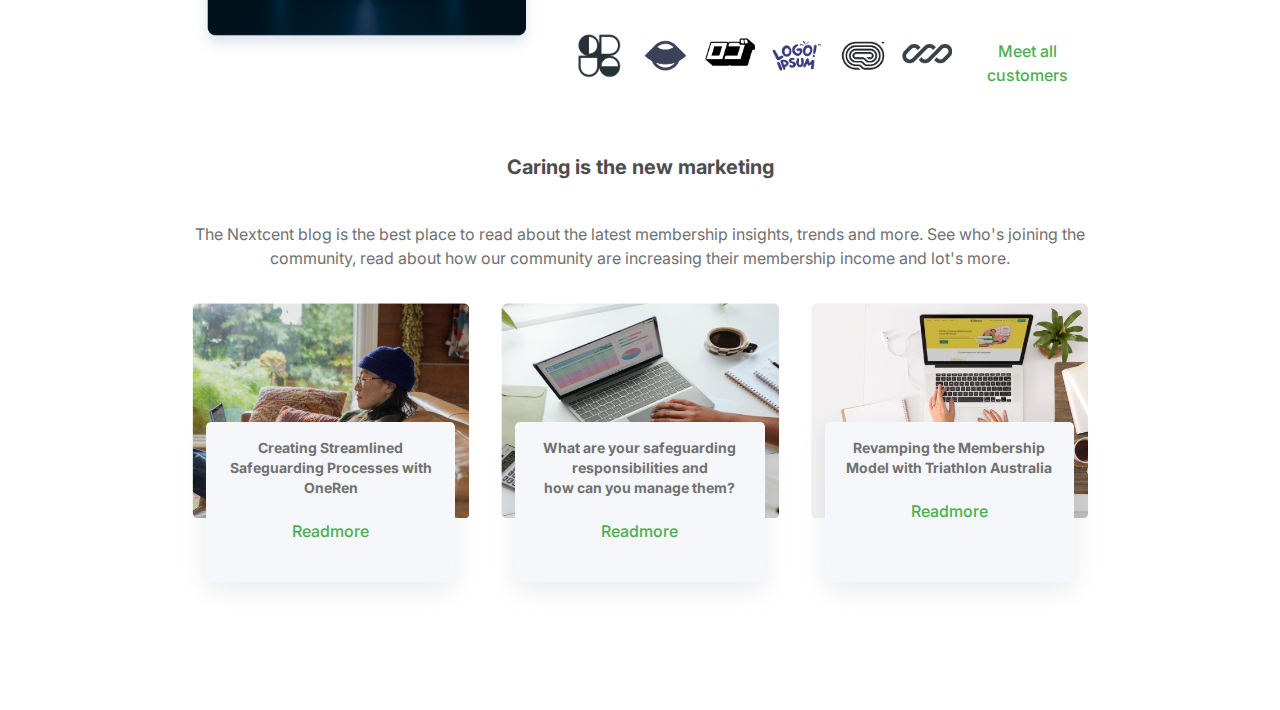
==== commit 773e47b2: "Update index.html" ====
--- a/index.html
+++ b/index.html
@@ -13,7 +13,7 @@
         <div><img src="images/Logo.png"></div>
         <div class="lg:invisible"><img class="nav-bar w-[30px]" onclick="showNav()" src="images/icons/nav-icon.png"></div>
     </div>
-        <div id="nav-page" class="nav-page hidden flex flex-col items-center justify-center lg:block">
+        <div id="nav-page" class="nav-page hidden flex flex-col items-center justify-center mt-12 lg:block">
             <ul class="text-center flex flex-col gap-4 font-bold lg:flex-row lg:items-center lg:justify-center">
                 <li>Home</li>
                 <li>Features</li>
@@ -122,7 +122,7 @@
                 </div>
             </div>
             <div class="flex flex-col justify-center items-center">
-                <div><img class="w-[40px]" src="images/icons/sm-icons/Vector.png"></div>
+                <div><img class="w-[40px]" src="images/icons/sm-icons/vector.png"></div>
                 <div>
                     <h4>828,867</h4>
                     <p>Event Bookings</p>
@@ -218,4 +218,4 @@
 </main>
 <script src="script.js" rel="script"></script>
 </body>
-</html>+</html>
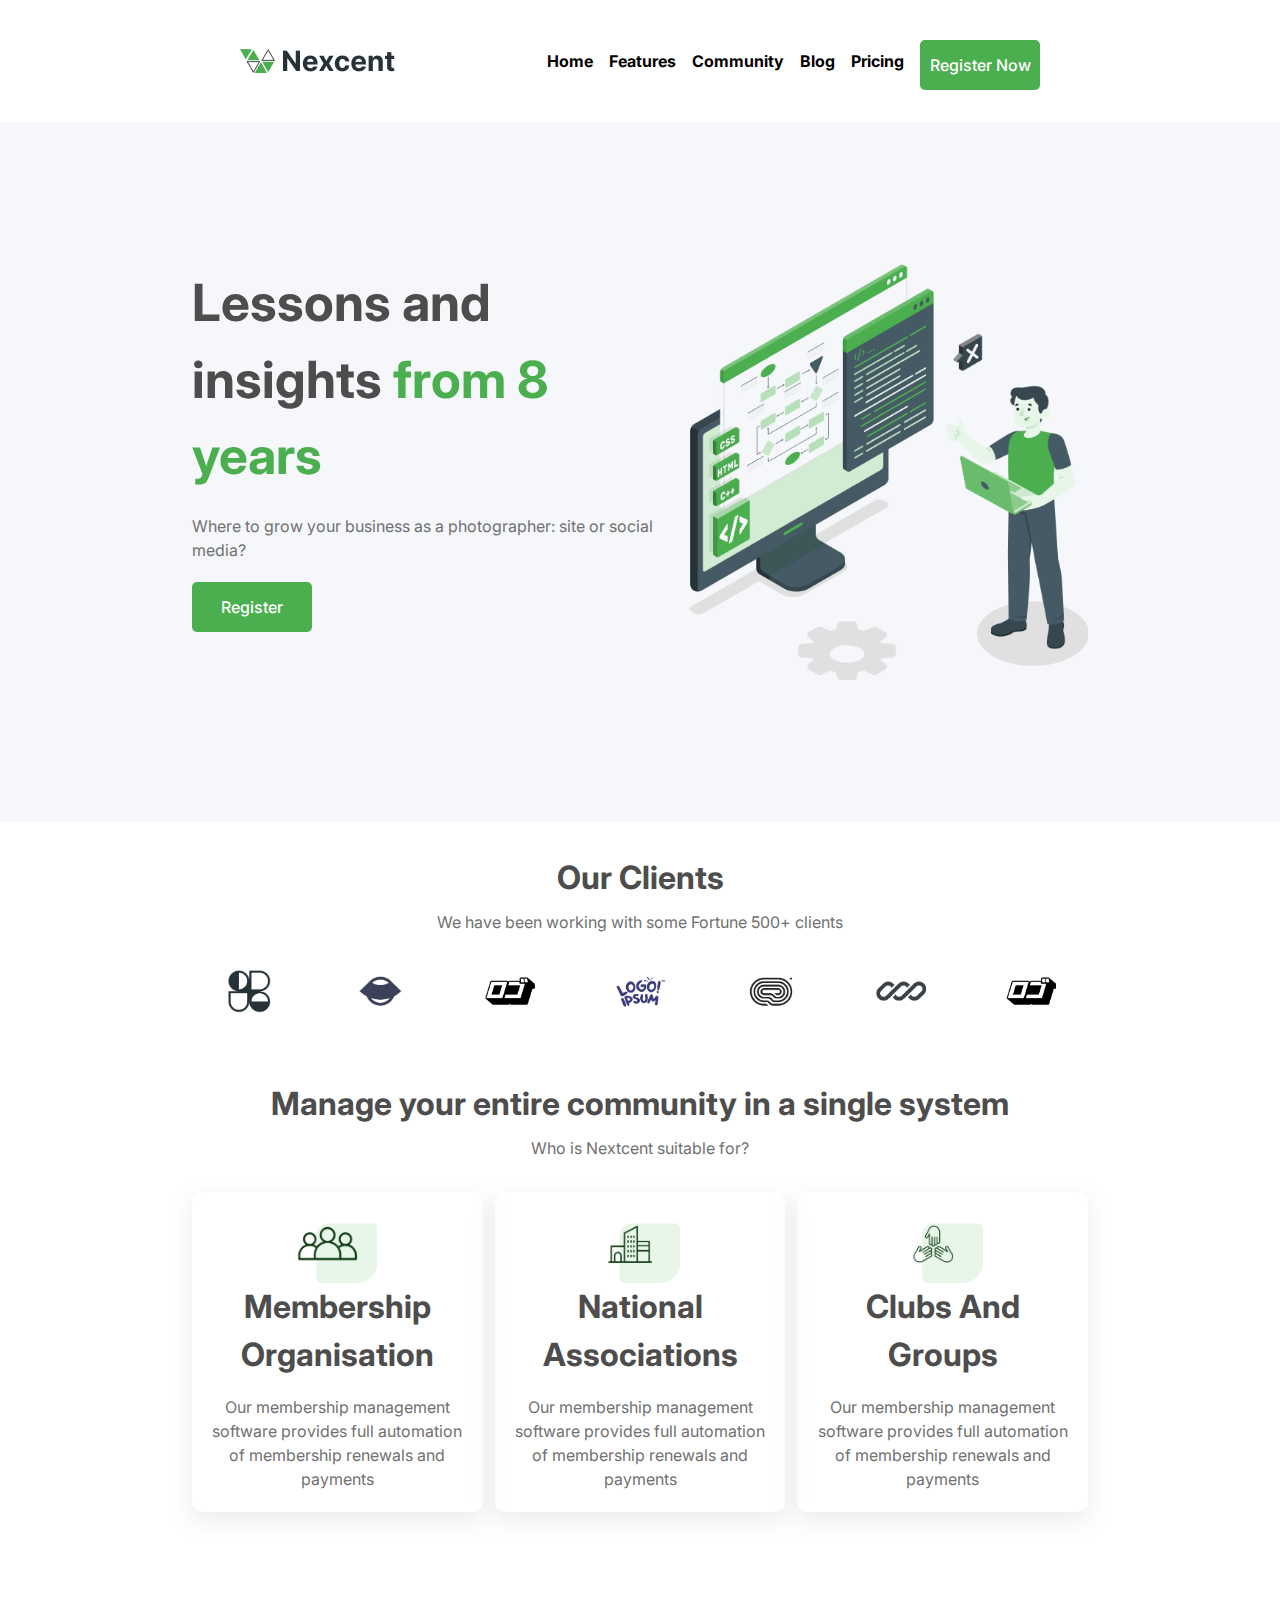
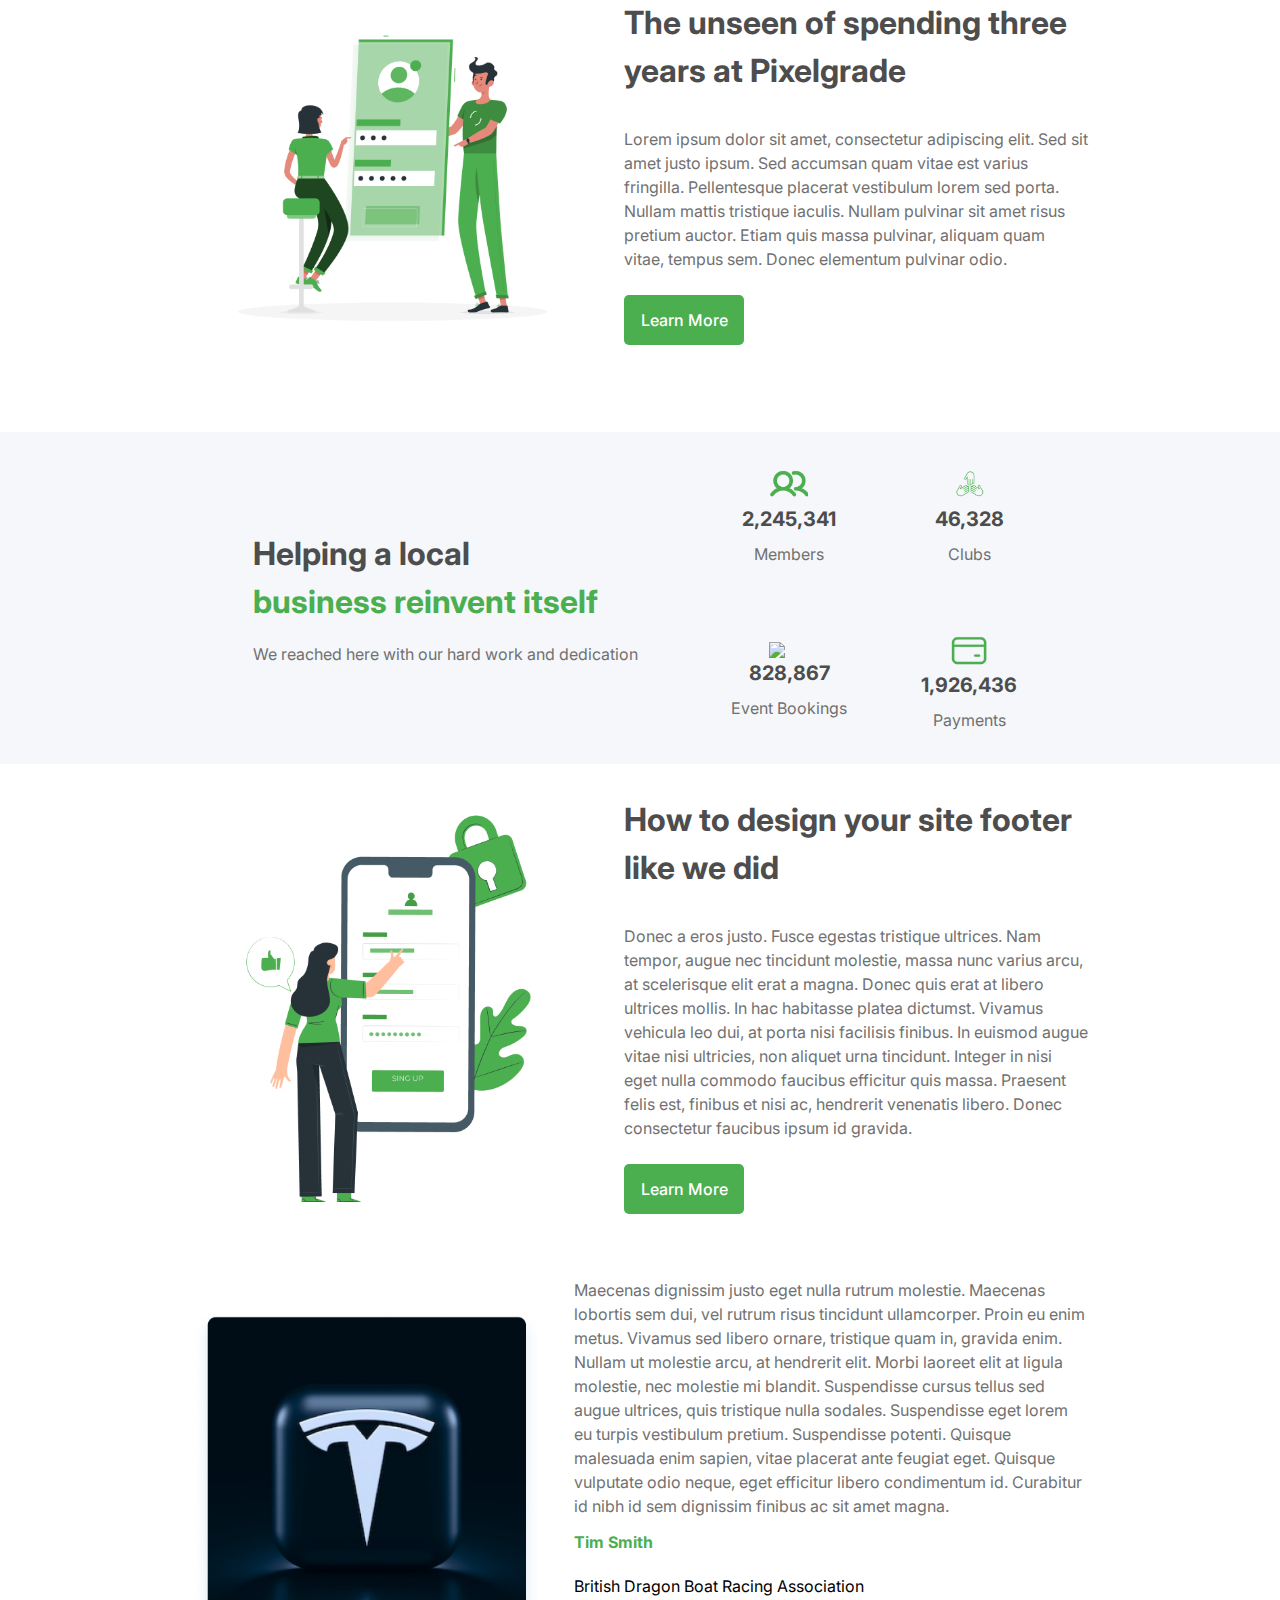
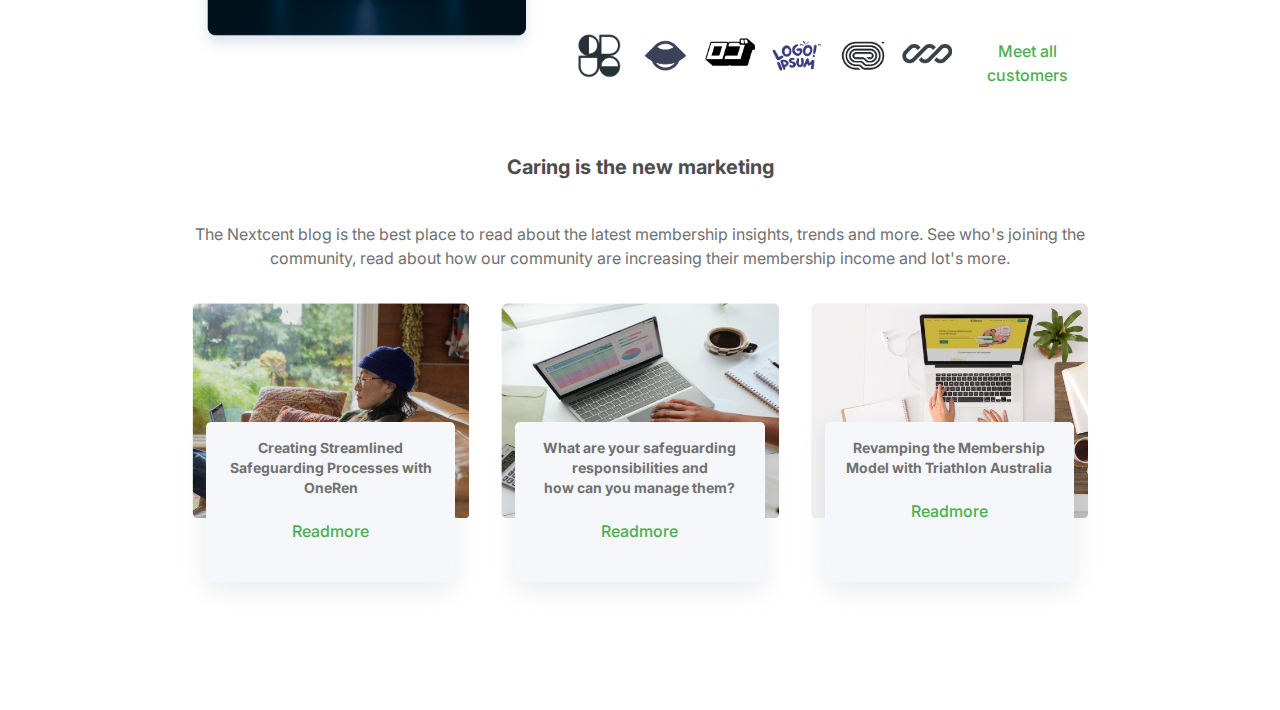
==== commit 01de309a: "Update index.html" ====
--- a/index.html
+++ b/index.html
@@ -13,7 +13,7 @@
         <div><img src="images/Logo.png"></div>
         <div class="lg:invisible"><img class="nav-bar w-[30px]" onclick="showNav()" src="images/icons/nav-icon.png"></div>
     </div>
-        <div id="nav-page" class="nav-page hidden flex flex-col items-center justify-center mt-12 lg:block">
+        <div id="nav-page" class="nav-page hidden flex flex-col items-center justify-center mt-12 lg:mt-0 lg:block">
             <ul class="text-center flex flex-col gap-4 font-bold lg:flex-row lg:items-center lg:justify-center">
                 <li>Home</li>
                 <li>Features</li>
@@ -122,7 +122,7 @@
                 </div>
             </div>
             <div class="flex flex-col justify-center items-center">
-                <div><img class="w-[40px]" src="images/icons/sm-icons/vector.png"></div>
+                <div><img class="w-[40px]" src="images/icons/sm-icons/Vector.png"></div>
                 <div>
                     <h4>828,867</h4>
                     <p>Event Bookings</p>
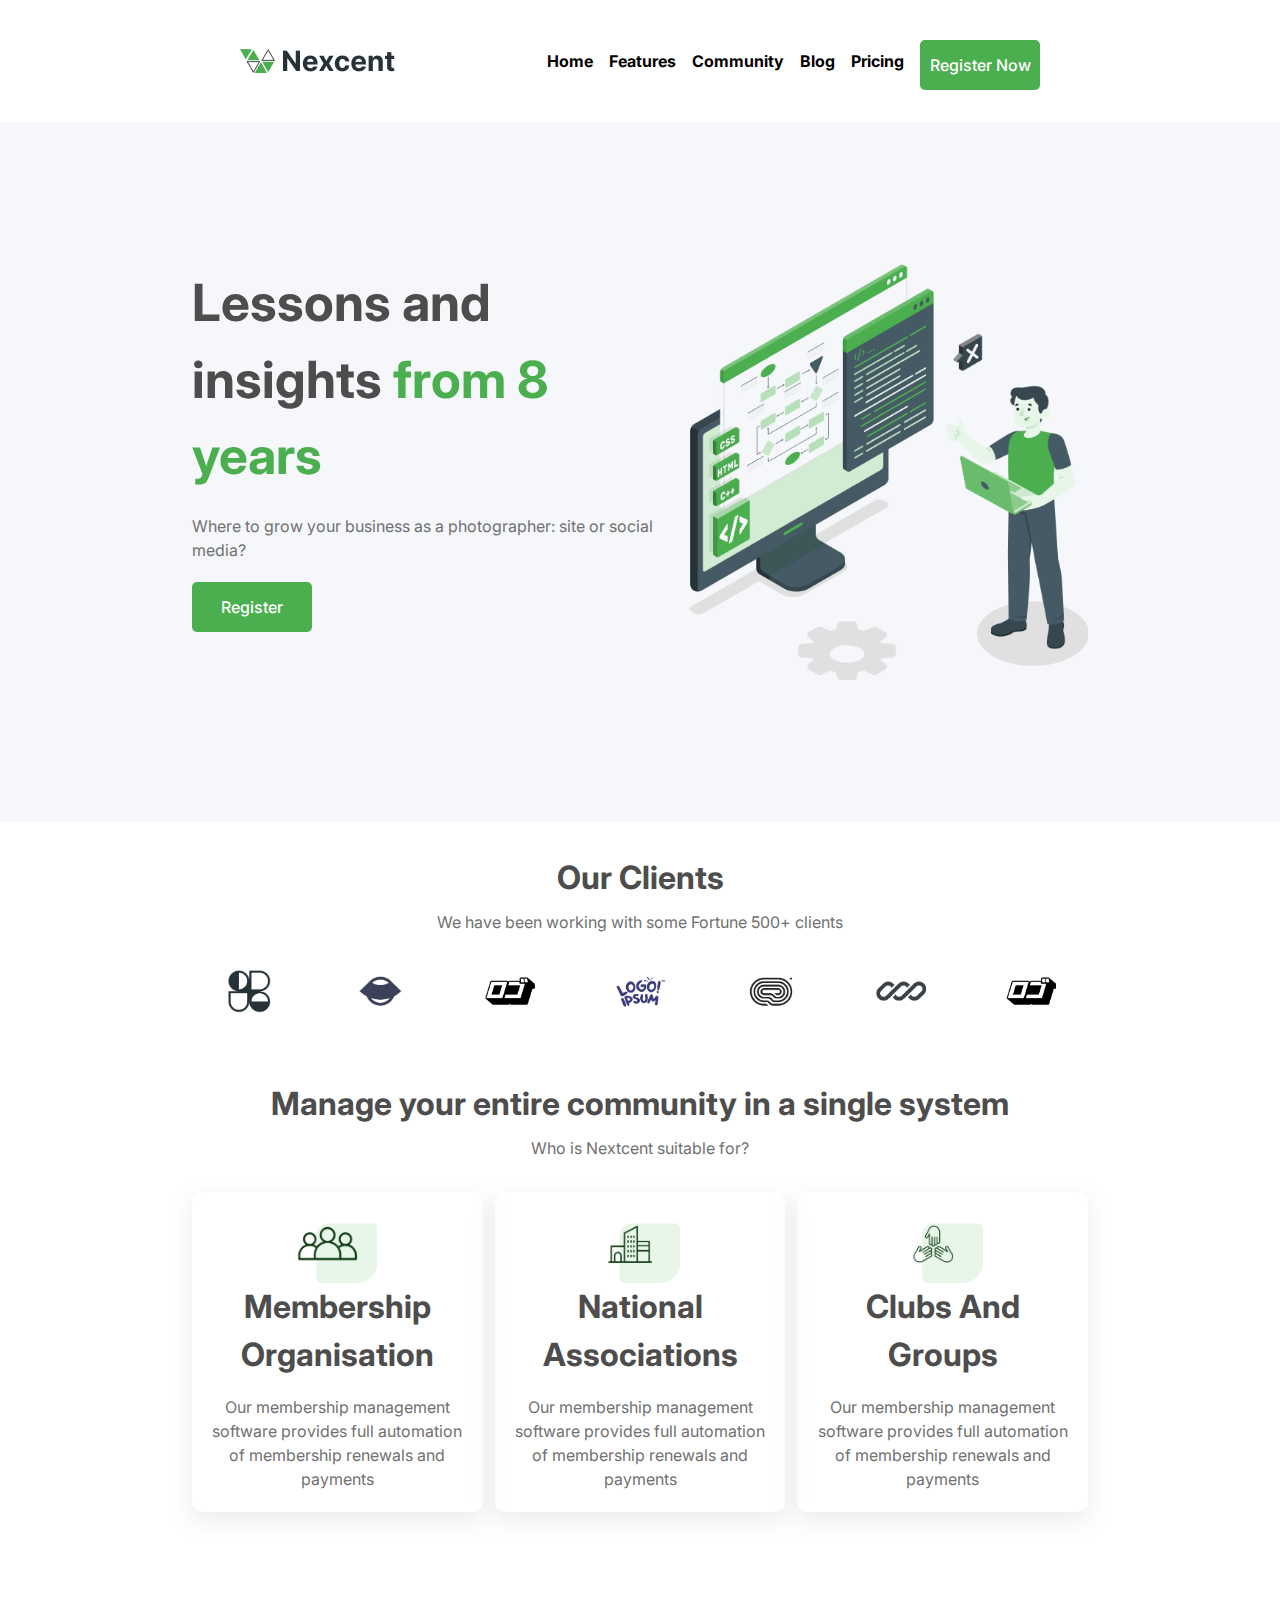
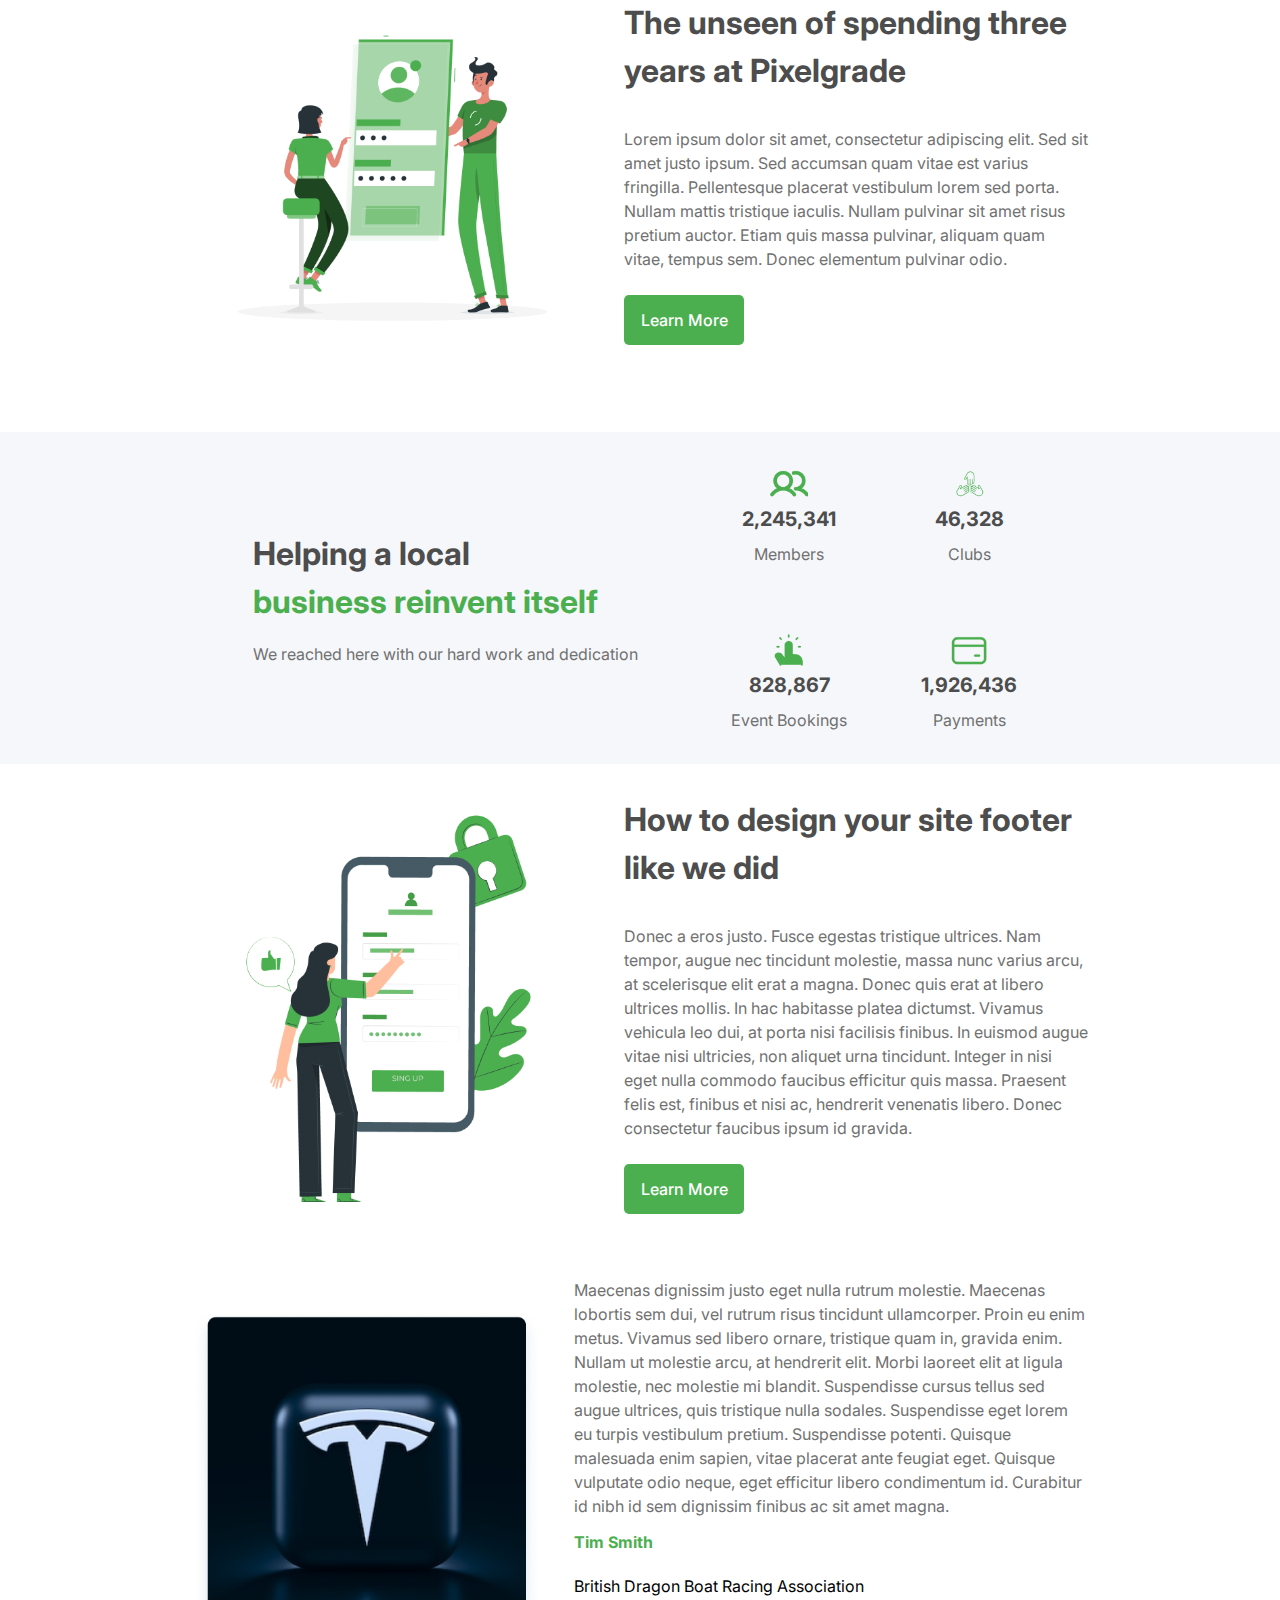
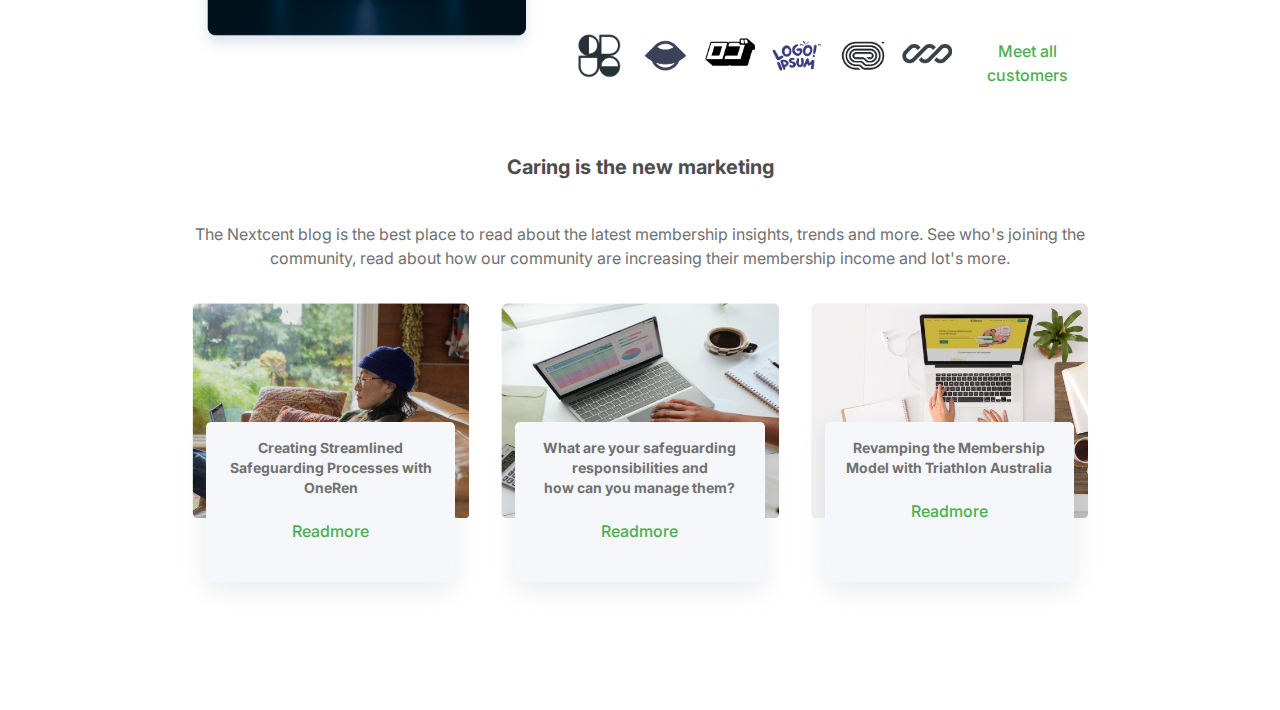
==== commit 760ae0f2: "Update index.html" ====
--- a/index.html
+++ b/index.html
@@ -122,7 +122,7 @@
                 </div>
             </div>
             <div class="flex flex-col justify-center items-center">
-                <div><img class="w-[40px]" src="images/icons/sm-icons/Vector.png"></div>
+                <div><img class="w-[40px]" src="images/icons/sm-icons/vector.png"></div>
                 <div>
                     <h4>828,867</h4>
                     <p>Event Bookings</p>
--- a/output.css
+++ b/output.css
@@ -558,6 +558,10 @@
   margin-bottom: 3rem;
 }
 
+.mt-12 {
+  margin-top: 3rem;
+}
+
 .flex {
   display: flex;
 }
@@ -659,10 +663,6 @@
   font-weight: 700;
 }
 
-.duration-500 {
-  transition-duration: 500ms;
-}
-
 @media (min-width: 768px) {
   .md\:flex {
     display: flex;
@@ -718,12 +718,12 @@
 }
 
 @media (min-width: 1024px) {
-  .lg\:visible {
-    visibility: visible;
-  }
-
   .lg\:invisible {
     visibility: hidden;
+  }
+
+  .lg\:mt-0 {
+    margin-top: 0px;
   }
 
   .lg\:block {
@@ -799,4 +799,4 @@
   .xl\:pr-\[15rem\] {
     padding-right: 15rem;
   }
-}+}
